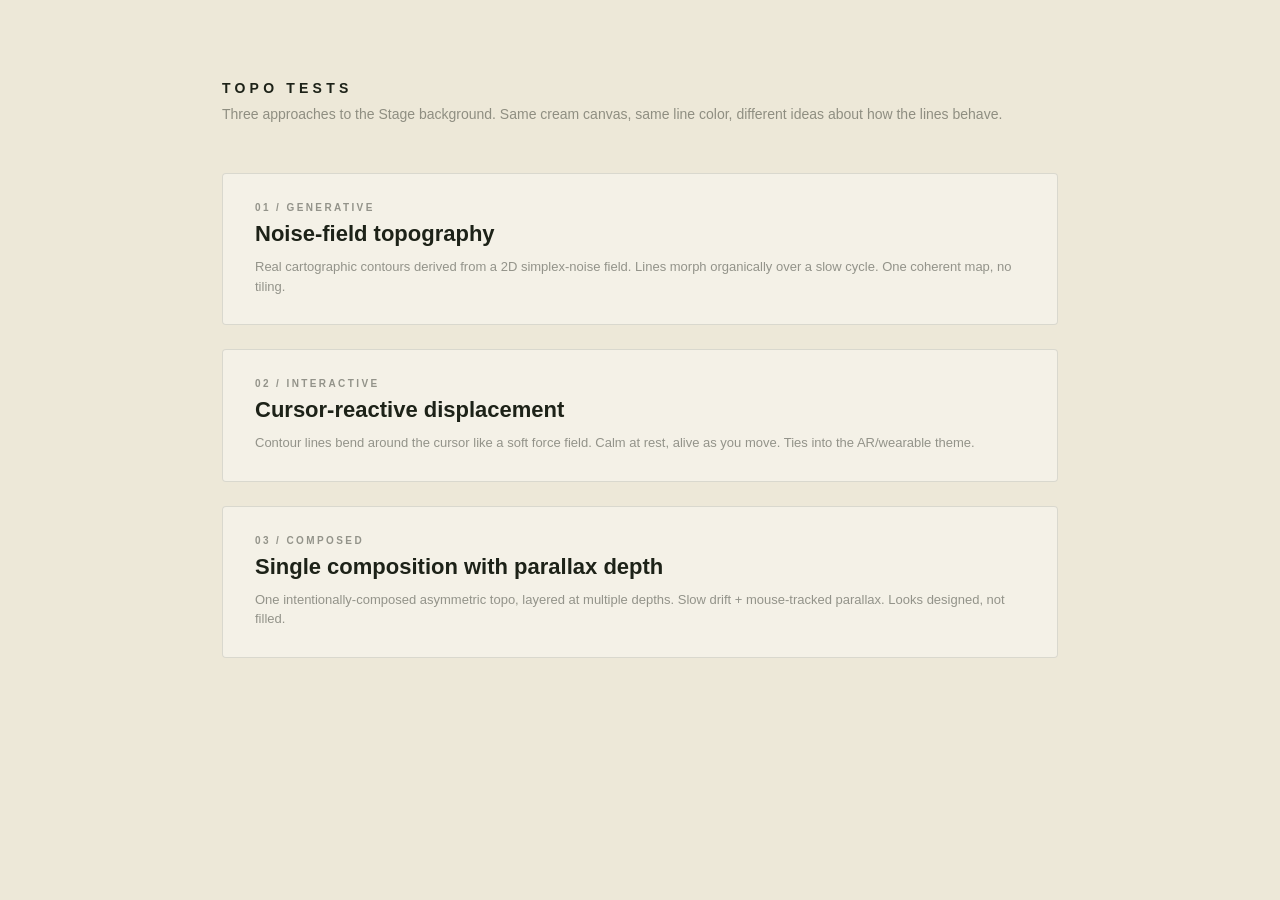
==== topo-tests/index.html @ 23c919c5 "Add topo background tests: noise field, cursor reactive, parallax composition" ====
<!doctype html>
<html lang="en">
<head>
  <meta charset="utf-8" />
  <meta name="viewport" content="width=device-width, initial-scale=1" />
  <title>Topo tests — Stage backgrounds</title>
  <link rel="stylesheet" href="shared.css" />
  <style>
    body { overflow: auto; }
    .wrap { max-width: 900px; margin: 80px auto; padding: 0 32px; }
    h1 {
      font-size: 14px; letter-spacing: 0.3em; text-transform: uppercase;
      font-weight: 800; margin-bottom: 8px;
    }
    p.lead { color: var(--muted); margin-bottom: 48px; font-size: 14px; line-height: 1.5; }
    .grid { display: grid; gap: 24px; }
    a.card {
      display: block;
      padding: 28px 32px;
      background: rgba(255,255,255,0.4);
      border: 1px solid rgba(29, 34, 24, 0.12);
      border-radius: 4px;
      text-decoration: none;
      color: var(--ink);
      transition: transform 0.15s, border-color 0.15s;
    }
    a.card:hover { transform: translateY(-2px); border-color: var(--topo-color); }
    .card .n { font-size: 10px; letter-spacing: 0.24em; color: var(--muted); text-transform: uppercase; font-weight: 700; }
    .card h2 { font-size: 22px; font-weight: 700; margin: 8px 0 10px; }
    .card .desc { font-size: 13px; color: var(--muted); line-height: 1.5; }
  </style>
</head>
<body>
  <div class="wrap">
    <h1>Topo Tests</h1>
    <p class="lead">Three approaches to the Stage background. Same cream canvas, same line color, different ideas about how the lines behave.</p>
    <div class="grid">
      <a class="card" href="noise.html">
        <div class="n">01 / Generative</div>
        <h2>Noise-field topography</h2>
        <div class="desc">Real cartographic contours derived from a 2D simplex-noise field. Lines morph organically over a slow cycle. One coherent map, no tiling.</div>
      </a>
      <a class="card" href="reactive.html">
        <div class="n">02 / Interactive</div>
        <h2>Cursor-reactive displacement</h2>
        <div class="desc">Contour lines bend around the cursor like a soft force field. Calm at rest, alive as you move. Ties into the AR/wearable theme.</div>
      </a>
      <a class="card" href="parallax.html">
        <div class="n">03 / Composed</div>
        <h2>Single composition with parallax depth</h2>
        <div class="desc">One intentionally-composed asymmetric topo, layered at multiple depths. Slow drift + mouse-tracked parallax. Looks designed, not filled.</div>
      </a>
    </div>
  </div>
</body>
</html>
---- topo-tests/shared.css ----
/* Test page chrome — minimal frame around each topo variant.
   Cream background = same as the Stage's light tile (--bg-light-warm). */
:root {
  --bg: #ede8d8;
  --topo-color: #cce046;
  --ink: #1d2218;
  --muted: rgba(29, 34, 24, 0.45);
}
* { box-sizing: border-box; margin: 0; padding: 0; }
html, body { width: 100%; height: 100%; overflow: hidden; }
body {
  background: var(--bg);
  color: var(--ink);
  font-family: -apple-system, BlinkMacSystemFont, "Segoe UI", sans-serif;
  position: relative;
}

/* Topo layer fills the whole viewport, sits behind everything */
.topo {
  position: fixed; inset: 0;
  pointer-events: none;
  z-index: 0;
}
.topo svg, .topo canvas {
  width: 100%;
  height: 100%;
  display: block;
}

/* Small label in top-left so we know which test we're looking at */
.label {
  position: fixed;
  top: 22px; left: 28px;
  z-index: 10;
  font-size: 11px;
  letter-spacing: 0.24em;
  text-transform: uppercase;
  font-weight: 700;
  color: var(--ink);
  pointer-events: auto;
}
.label .sub {
  display: block;
  margin-top: 4px;
  font-size: 9px;
  letter-spacing: 0.18em;
  font-weight: 500;
  color: var(--muted);
}

/* Top-right navigation between tests */
.tabs {
  position: fixed;
  top: 22px; right: 28px;
  z-index: 10;
  display: flex;
  gap: 16px;
  font-size: 10px;
  letter-spacing: 0.18em;
  text-transform: uppercase;
  font-weight: 700;
}
.tabs a {
  color: var(--muted);
  text-decoration: none;
  padding-bottom: 6px;
  border-bottom: 1.5px solid transparent;
  transition: color 0.2s, border-color 0.2s;
}
.tabs a:hover { color: var(--ink); }
.tabs a.active {
  color: var(--ink);
  border-bottom-color: var(--topo-color);
}

/* Optional center hint to test how the topo reads behind a focal point */
.center-mark {
  position: fixed;
  top: 50%; left: 50%;
  transform: translate(-50%, -50%);
  z-index: 5;
  width: 280px;
  text-align: center;
  pointer-events: none;
}
.center-mark .ring {
  width: 220px;
  height: 220px;
  border: 1px dashed rgba(29, 34, 24, 0.18);
  border-radius: 50%;
  margin: 0 auto 20px;
}
.center-mark .txt {
  font-size: 12px;
  letter-spacing: 0.22em;
  text-transform: uppercase;
  color: var(--muted);
}
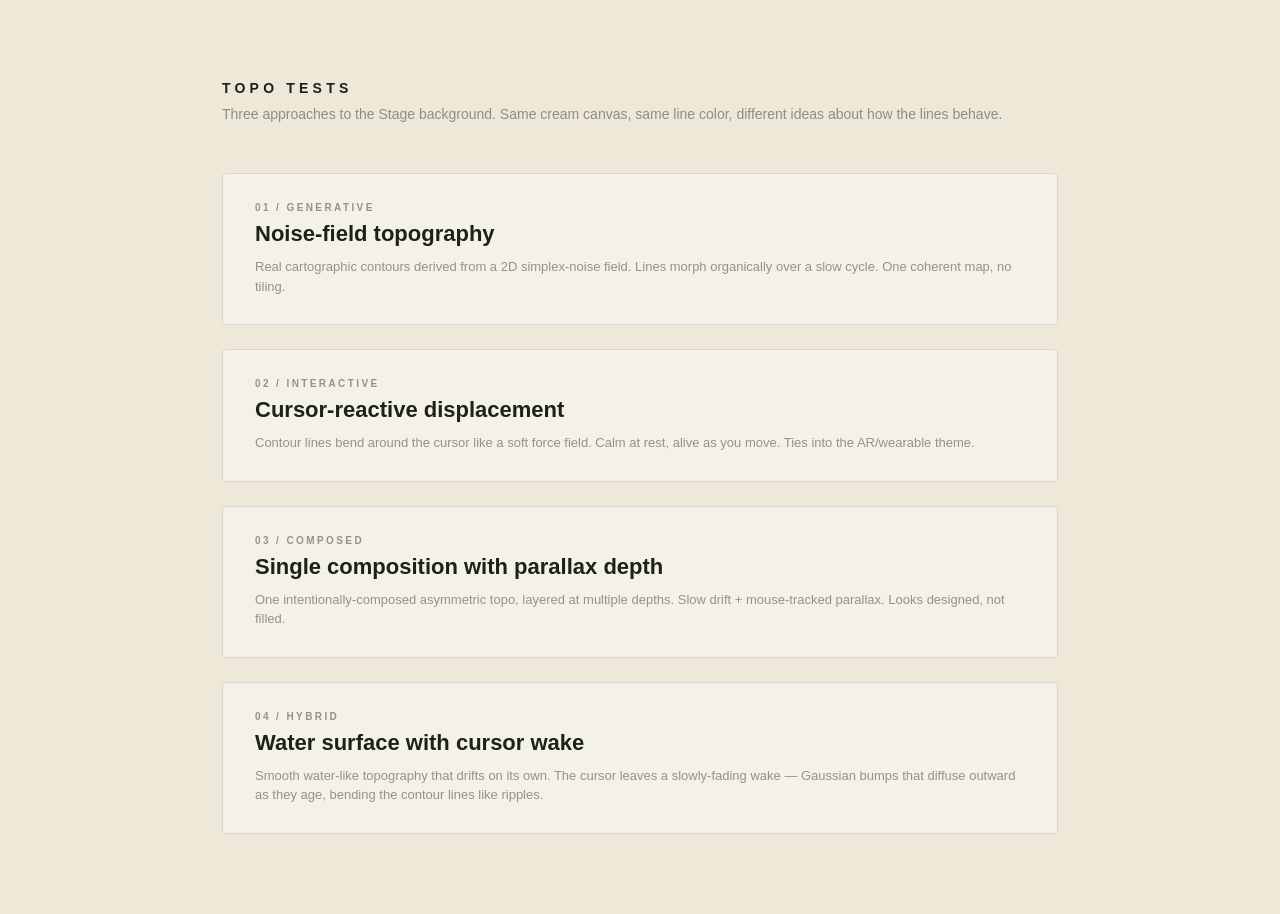
==== commit 69a68695: "Add water test: smooth water-surface topo with cursor wake trail [local]" ====
--- a/topo-tests/index.html
+++ b/topo-tests/index.html
@@ -50,6 +50,11 @@
         <h2>Single composition with parallax depth</h2>
         <div class="desc">One intentionally-composed asymmetric topo, layered at multiple depths. Slow drift + mouse-tracked parallax. Looks designed, not filled.</div>
       </a>
+      <a class="card" href="water.html">
+        <div class="n">04 / Hybrid</div>
+        <h2>Water surface with cursor wake</h2>
+        <div class="desc">Smooth water-like topography that drifts on its own. The cursor leaves a slowly-fading wake — Gaussian bumps that diffuse outward as they age, bending the contour lines like ripples.</div>
+      </a>
     </div>
   </div>
 </body>
